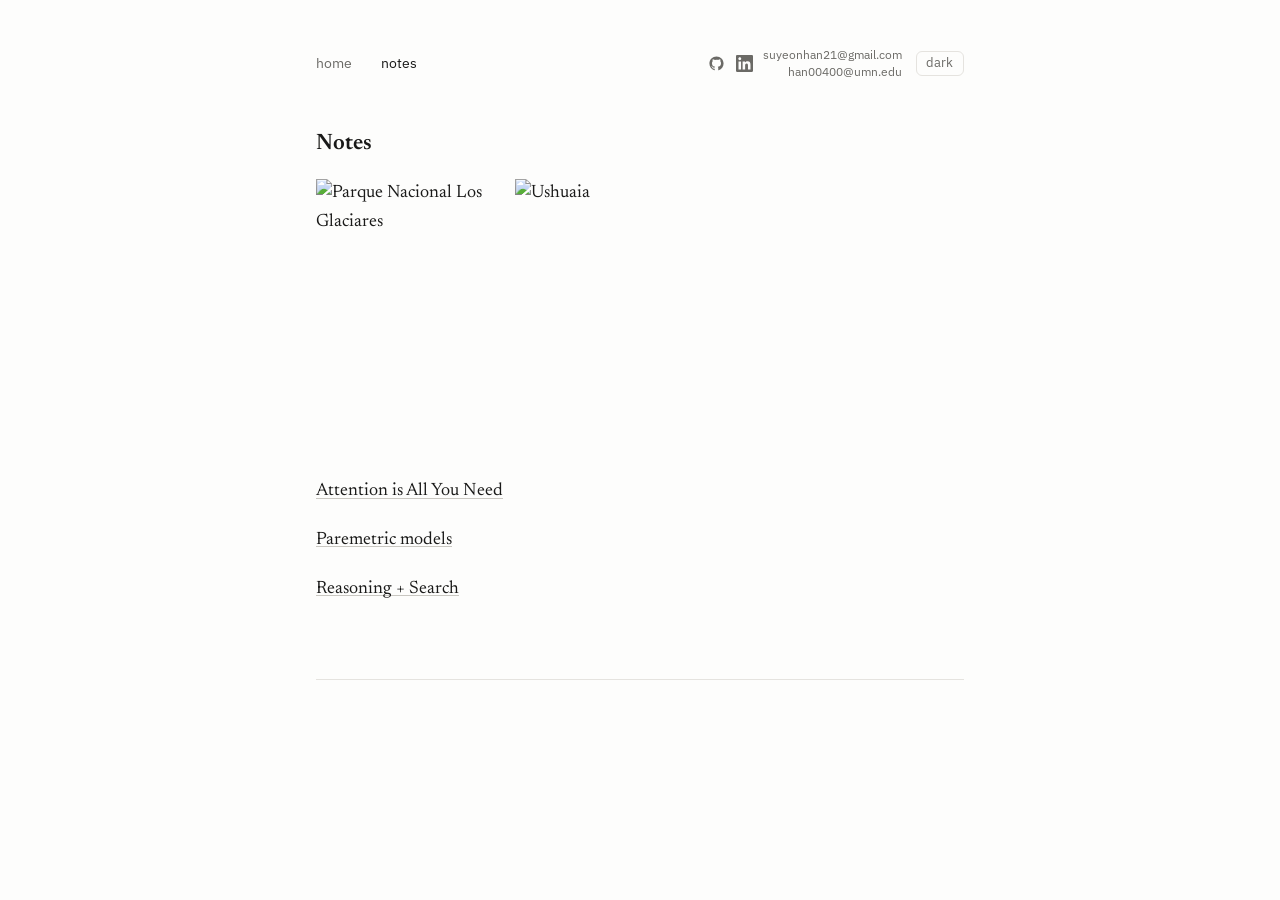
==== notes/index.html @ 53c6443b "update" ====
<!doctype html>
<html lang="en">
  <head>
    <meta charset="UTF-8" />
    <meta name="viewport" content="width=device-width, initial-scale=1" />
    <title>Notes — Su Yeon Han</title>
    <script>
      (function () {
        try {
          var stored = localStorage.getItem("theme");
          var theme = stored || "light";
          document.documentElement.setAttribute("data-theme", theme);
        } catch (e) {}
      })();
    </script>
    <link rel="stylesheet" href="../assets/style.css" />
  </head>
  <body>
    <div class="wrap">
      <nav class="site-nav">
        <div class="links">
          <a href="../index.html">home</a>
          <a href="index.html" class="active">notes</a>
        </div>
        <div class="nav-end">
          <div class="social-icons">
            <a
              href="https://github.com/suyeonhan31"
              target="_blank"
              rel="noopener noreferrer"
              aria-label="GitHub"
            >
              <svg
                xmlns="http://www.w3.org/2000/svg"
                viewBox="0 0 24 24"
                fill="currentColor"
                aria-hidden="true"
              >
                <path
                  d="M12 2C6.477 2 2 6.477 2 12c0 4.42 2.865 8.17 6.839 9.49.5.092.682-.217.682-.482 0-.237-.008-.866-.013-1.7-2.782.603-3.369-1.34-3.369-1.34-.454-1.156-1.11-1.463-1.11-1.463-.908-.62.069-.608.069-.608 1.003.07 1.531 1.03 1.531 1.03.892 1.529 2.341 1.087 2.91.832.092-.647.35-1.088.636-1.338-2.22-.253-4.555-1.11-4.555-4.943 0-1.091.39-1.984 1.029-2.683-.103-.253-.446-1.27.098-2.647 0 0 .84-.269 2.75 1.025A9.578 9.578 0 0112 6.836c.85.004 1.705.114 2.504.336 1.909-1.294 2.747-1.025 2.747-1.025.546 1.377.203 2.394.1 2.647.64.699 1.028 1.592 1.028 2.683 0 3.842-2.339 4.687-4.566 4.935.359.309.678.919.678 1.852 0 1.336-.012 2.415-.012 2.743 0 .267.18.578.688.48C19.138 20.167 22 16.418 22 12c0-5.523-4.477-10-10-10z"
                />
              </svg>
            </a>
            <a
              href="https://www.linkedin.com/in/linkedin-su-yeon-han"
              target="_blank"
              rel="noopener noreferrer"
              aria-label="LinkedIn"
            >
              <svg
                xmlns="http://www.w3.org/2000/svg"
                viewBox="0 0 24 24"
                fill="currentColor"
                aria-hidden="true"
              >
                <path
                  d="M20.447 20.452h-3.554v-5.569c0-1.328-.027-3.037-1.852-3.037-1.853 0-2.136 1.445-2.136 2.939v5.667H9.351V9h3.414v1.561h.046c.477-.9 1.637-1.85 3.37-1.85 3.601 0 4.267 2.37 4.267 5.455v6.286zM5.337 7.433c-1.144 0-2.063-.926-2.063-2.065 0-1.138.92-2.063 2.063-2.063 1.14 0 2.064.925 2.064 2.063 0 1.139-.925 2.065-2.064 2.065zm1.782 13.019H3.555V9h3.564v11.452zM22.225 0H1.771C.792 0 0 .774 0 1.729v20.542C0 23.227.792 24 1.771 24h20.451C23.2 24 24 23.227 24 22.271V1.729C24 .774 23.2 0 22.222 0h.003z"
                />
              </svg>
            </a>
            <div class="nav-emails">
              <a
                class="nav-email"
                href="https://mail.google.com/mail/?view=cm&fs=1&to=suyeonhan21@gmail.com"
                target="_blank"
                rel="noopener noreferrer"
                >suyeonhan21@gmail.com</a
              >
              <a
                class="nav-email"
                href="https://mail.google.com/mail/?view=cm&fs=1&to=han00400@umn.edu"
                target="_blank"
                rel="noopener noreferrer"
                >han00400@umn.edu</a
              >
            </div>
          </div>
          <button class="theme-toggle" data-theme-toggle>dark</button>
        </div>
      </nav>

      <div class="page-title">
        <h1>Notes</h1>
      </div>

      <div class="notes-photos">
        <img
          src="../assets/img-0574.jpg?v=2"
          alt="Parque Nacional Los Glaciares"
          width="1200"
          height="1600"
        />
        <img
          src="../assets/img-9581.jpg"
          alt="Ushuaia"
          width="1600"
          height="906"
        />
      </div>

      <!-- 
       &copy; 2026 Su Yeon Han
       
       -->

      <div class="post-list">
        <div class="post-item">
          <a
            href="https://responsible-elf-6da.notion.site/Attention-is-All-You-Need-3dd4e5d75c4180cf86fdcbf1f557973c"
            target="_blank"
            rel="noopener noreferrer"
            >Attention is All You Need</a
          >
        </div>
        <div class="post-item">
          <a href="parametric.html"> Paremetric models</a>
          <span class="post-date"></span>
        </div>
        <div class="post-item">
          <a href="research_agent.html">Reasoning + Search </a>
          <span class="post-date"></span>
        </div>
      </div>

      <footer class="site-footer">
        <span></span>
      </footer>
    </div>
    <script src="../assets/theme.js"></script>
  </body>
</html>
---- assets/style.css ----
@import url("https://fonts.googleapis.com/css2?family=IBM+Plex+Sans:ital,wght@0,400;0,500;0,600&family=Newsreader:ital,opsz,wght@0,6..72,400;0,6..72,600;1,6..72,400&display=swap");

:root {
  --bg: #fdfdfc;
  --bg-elevated: #f5f4f2;
  --text: #1a1a19;
  --text-muted: #6b6a66;
  --border: #e5e3df;
  --accent: #1a1a19;
  --link: #1a1a19;
  --link-underline: #c9c7c1;

  --font-serif: "Newsreader", "Iowan Old Style", "Palatino Linotype", Palatino, Georgia, serif;
  --font-sans: "IBM Plex Sans", "Segoe UI", Helvetica, Arial, sans-serif;

  --content-width: 680px;
  --space-1: 0.5rem;
  --space-2: 1rem;
  --space-3: 1.75rem;
  --space-4: 3rem;
  --space-5: 5rem;
}

[data-theme="dark"] {
  --bg: #111110;
  --bg-elevated: #1a1a19;
  --text: #e9e8e4;
  --text-muted: #8a8985;
  --border: #2b2b29;
  --accent: #e9e8e4;
  --link: #e9e8e4;
  --link-underline: #46453f;
}

* {
  box-sizing: border-box;
}

html {
  -webkit-text-size-adjust: 100%;
}

body {
  margin: 0;
  background: var(--bg);
  color: var(--text);
  font-family: var(--font-serif);
  font-size: 18px;
  line-height: 1.6;
  -webkit-font-smoothing: antialiased;
  transition: background 0.15s ease, color 0.15s ease;
}

.wrap {
  max-width: var(--content-width);
  margin: 0 auto;
  padding: var(--space-4) var(--space-2) var(--space-5);
}

/* ---------- Nav ---------- */

nav.site-nav {
  display: flex;
  align-items: center;
  justify-content: space-between;
  gap: var(--space-2);
  margin-bottom: var(--space-4);
}

.site-nav .links {
  display: flex;
  gap: var(--space-3);
  flex-wrap: wrap;
}

.site-nav .links a {
  font-family: var(--font-sans);
  font-size: 0.85rem;
  color: var(--text-muted);
  text-decoration: none;
  letter-spacing: 0.01em;
}

.site-nav .links a:hover,
.site-nav .links a.active {
  color: var(--text);
}

.nav-end {
  display: flex;
  align-items: center;
  flex-wrap: wrap;
  justify-content: flex-end;
  gap: 0.85rem;
  margin-left: auto;
}

.social-icons {
  display: flex;
  align-items: center;
  flex-wrap: wrap;
  justify-content: flex-end;
  gap: 0.65rem;
}

.nav-emails {
  display: flex;
  flex-direction: column;
  align-items: flex-end;
  gap: 0.15rem;
}

.social-icons a {
  display: flex;
  align-items: center;
  color: var(--text-muted);
  line-height: 0;
}

.social-icons a:hover {
  color: var(--text);
}

.social-icons svg {
  width: 17px;
  height: 17px;
  display: block;
}

.social-icons .nav-email {
  font-family: var(--font-sans);
  font-size: 0.72rem;
  line-height: 1.25;
  text-decoration: none;
  white-space: nowrap;
}

.theme-toggle {
  font-family: var(--font-sans);
  font-size: 0.8rem;
  background: none;
  border: 1px solid var(--border);
  color: var(--text-muted);
  border-radius: 6px;
  padding: 0.3rem 0.6rem;
  cursor: pointer;
  line-height: 1;
}

.theme-toggle:hover {
  color: var(--text);
  border-color: var(--text-muted);
}

/* ---------- Header / hero ---------- */

header.hero {
  margin-bottom: var(--space-5);
}

header.hero h1 {
  font-size: 1.7rem;
  margin: 0 0 0.35rem;
  font-weight: 600;
}

header.hero .tagline {
  font-family: var(--font-sans);
  font-size: 0.9rem;
  color: var(--text-muted);
  margin: 0 0 var(--space-3);
}

header.hero p.bio {
  margin: 0 0 var(--space-3);
  max-width: 58ch;
}


/* ---------- Section headings ---------- */

section + section {
  margin-top: var(--space-5);
}

.section-title {
  font-family: var(--font-serif);
  font-size: 1.35rem;
  font-weight: 600;
  line-height: 1.2;
  color: var(--text);
  margin: 0 0 var(--space-3);
}

.section-link {
  font-family: var(--font-sans);
  font-size: 0.8rem;
  color: var(--text-muted);
  text-decoration: none;
}

.section-link:hover {
  color: var(--text);
}

.page-title {
  margin-bottom: var(--space-4);
}

.page-title:has(+ .notes-photos) {
  margin-bottom: var(--space-2);
}

.page-title h1 {
  font-size: 1.4rem;
  margin: 0 0 0.35rem;
  font-weight: 600;
}

.page-title p {
  color: var(--text-muted);
  margin: 0;
}


.entry-list {
  display: flex;
  flex-direction: column;
  gap: var(--space-4);
}

.entry {
  padding-bottom: var(--space-3);
  border-bottom: 1px solid var(--border);
}

.entry:last-child {
  border-bottom: none;
}

.entry-head {
  display: flex;
  justify-content: space-between;
  align-items: baseline;
  gap: var(--space-2);
  flex-wrap: wrap;
  margin-bottom: 0.25rem;
}

.entry-title {
  font-weight: 600;
  font-size: 1.02rem;
}

.entry-title a {
  color: var(--text);
  text-decoration: none;
  border-bottom: 1px solid var(--link-underline);
}

.entry-title a:hover {
  border-bottom-color: var(--text);
}

.entry-meta {
  font-family: var(--font-sans);
  font-size: 0.78rem;
  color: var(--text-muted);
  white-space: nowrap;
}

.entry-org {
  color: var(--text-muted);
  font-size: 0.92rem;
  margin: 0 0 0.5rem;
}

.entry-desc {
  margin: 0 0 0.6rem;
  max-width: 60ch;
}

.tags {
  display: flex;
  flex-wrap: wrap;
  gap: 0.5rem;
}

.tags span {
  font-family: var(--font-sans);
  font-size: 0.72rem;
  color: var(--text-muted);
  background: var(--bg-elevated);
  border: 1px solid var(--border);
  border-radius: 4px;
  padding: 0.15rem 0.45rem;
}

.placeholder-note {
  font-family: var(--font-sans);
  font-size: 0.75rem;
  color: var(--text-muted);
  background: var(--bg-elevated);
  border: 1px dashed var(--border);
  border-radius: 6px;
  padding: 0.6rem 0.8rem;
  margin-bottom: var(--space-3);
}

.notes-photos {
  display: grid;
  grid-template-columns: 0.75fr 1.766fr;
  gap: 0.5rem;
  margin: 0 0 var(--space-4);
  align-items: start;
}

.notes-photos img {
  width: 100%;
  height: auto;
  object-fit: contain;
  display: block;
}

.post-list {
  display: flex;
  flex-direction: column;
  gap: var(--space-3);
}

.post-item {
  display: flex;
  justify-content: space-between;
  align-items: baseline;
  gap: var(--space-2);
  flex-wrap: wrap;
  line-height: 1.3;
}

.post-item a {
  color: var(--text);
  text-decoration: none;
  line-height: 1.15;
  background-image: linear-gradient(var(--link-underline), var(--link-underline));
  background-repeat: no-repeat;
  background-size: 100% 1px;
  background-position: 0 0.9em;
}

.post-item a:hover {
  background-image: linear-gradient(var(--text), var(--text));
}

.post-date {
  font-family: var(--font-sans);
  font-size: 0.78rem;
  color: var(--text-muted);
  white-space: nowrap;
}

article.post h1 {
  font-size: 1.5rem;
  margin: 0 0 0.35rem;
}

article.post .post-meta {
  font-family: var(--font-sans);
  font-size: 0.8rem;
  color: var(--text-muted);
  margin-bottom: var(--space-4);
}

article.post p {
  max-width: 65ch;
}

footer.site-footer {
  margin-top: var(--space-5);
  padding-top: var(--space-3);
  border-top: 1px solid var(--border);
  font-family: var(--font-sans);
  font-size: 0.78rem;
  color: var(--text-muted);
}

@media (max-width: 480px) {
  body {
    font-size: 16px;
  }
  .wrap {
    padding: var(--space-3) var(--space-2) var(--space-4);
  }
  header.hero {
    margin-bottom: var(--space-4);
  }
  .entry-head {
    flex-direction: column;
    gap: 0.2rem;
  }
  nav.site-nav {
    flex-wrap: wrap;
    row-gap: var(--space-2);
  }
  .site-nav .links {
    order: 2;
    width: 100%;
    gap: var(--space-2);
  }
  .nav-end {
    order: 1;
    width: 100%;
  }
  .social-icons .nav-email {
    font-size: 0.68rem;
  }
}
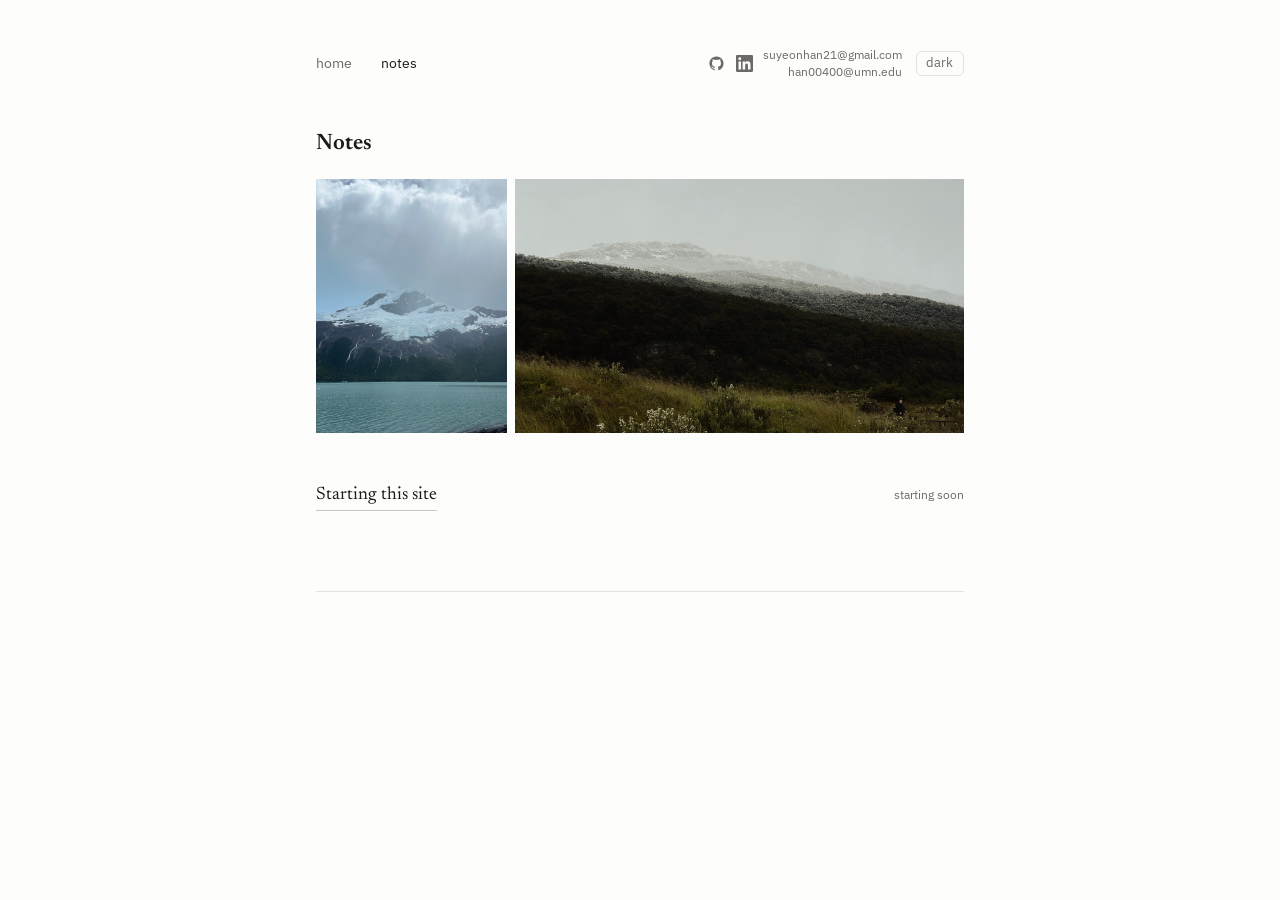
==== commit 7da17931: "set up" ====
--- a/notes/index.html
+++ b/notes/index.html
@@ -8,7 +8,11 @@
       (function () {
         try {
           var stored = localStorage.getItem("theme");
-          var theme = stored || "light";
+          var theme =
+            stored ||
+            (window.matchMedia("(prefers-color-scheme: dark)").matches
+              ? "dark"
+              : "light");
           document.documentElement.setAttribute("data-theme", theme);
         } catch (e) {}
       })();
@@ -59,18 +63,10 @@
               </svg>
             </a>
             <div class="nav-emails">
-              <a
-                class="nav-email"
-                href="https://mail.google.com/mail/?view=cm&fs=1&to=suyeonhan21@gmail.com"
-                target="_blank"
-                rel="noopener noreferrer"
+              <a class="nav-email" href="mailto:suyeonhan21@gmail.com"
                 >suyeonhan21@gmail.com</a
               >
-              <a
-                class="nav-email"
-                href="https://mail.google.com/mail/?view=cm&fs=1&to=han00400@umn.edu"
-                target="_blank"
-                rel="noopener noreferrer"
+              <a class="nav-email" href="mailto:han00400@umn.edu"
                 >han00400@umn.edu</a
               >
             </div>
@@ -98,27 +94,18 @@
         />
       </div>
 
-      <!-- 
+      <!-- TODO: each post is its own HTML file in this /notes folder.
+       To add a new post: duplicate template-post.html, edit its
+       title/date/content, then add a matching <div class="post-item">
+       row here, at the top of the list. 
        &copy; 2026 Su Yeon Han
        
        -->
 
       <div class="post-list">
         <div class="post-item">
-          <a
-            href="https://responsible-elf-6da.notion.site/Attention-is-All-You-Need-3dd4e5d75c4180cf86fdcbf1f557973c"
-            target="_blank"
-            rel="noopener noreferrer"
-            >Attention is All You Need</a
-          >
-        </div>
-        <div class="post-item">
-          <a href="parametric.html"> Paremetric models</a>
-          <span class="post-date"></span>
-        </div>
-        <div class="post-item">
-          <a href="research_agent.html">Reasoning + Search </a>
-          <span class="post-date"></span>
+          <a href="template-post.html">Starting this site</a>
+          <span class="post-date">starting soon</span>
         </div>
       </div>
 
--- a/assets/style.css
+++ b/assets/style.css
@@ -1,3 +1,7 @@
+/* ---------------------------------------------------
+   Su Yeon Han — personal site
+   Minimalist, text-first, light theme with dark toggle
+--------------------------------------------------- */
 
 @import url("https://fonts.googleapis.com/css2?family=IBM+Plex+Sans:ital,wght@0,400;0,500;0,600&family=Newsreader:ital,opsz,wght@0,6..72,400;0,6..72,600;1,6..72,400&display=swap");
 
@@ -204,6 +208,8 @@
   color: var(--text);
 }
 
+/* ---------- Page title (interior pages) ---------- */
+
 .page-title {
   margin-bottom: var(--space-4);
 }
@@ -223,6 +229,7 @@
   margin: 0;
 }
 
+/* ---------- Entry list (experience / projects) ---------- */
 
 .entry-list {
   display: flex;
@@ -308,8 +315,11 @@
   margin-bottom: var(--space-3);
 }
 
+/* ---------- Notes ---------- */
+
 .notes-photos {
   display: grid;
+  /* Column widths match each photo's aspect ratio so both share one height. */
   grid-template-columns: 0.75fr 1.766fr;
   gap: 0.5rem;
   margin: 0 0 var(--space-4);
@@ -335,21 +345,16 @@
   align-items: baseline;
   gap: var(--space-2);
   flex-wrap: wrap;
-  line-height: 1.3;
 }
 
 .post-item a {
   color: var(--text);
   text-decoration: none;
-  line-height: 1.15;
-  background-image: linear-gradient(var(--link-underline), var(--link-underline));
-  background-repeat: no-repeat;
-  background-size: 100% 1px;
-  background-position: 0 0.9em;
+  border-bottom: 1px solid var(--link-underline);
 }
 
 .post-item a:hover {
-  background-image: linear-gradient(var(--text), var(--text));
+  border-bottom-color: var(--text);
 }
 
 .post-date {
@@ -374,6 +379,8 @@
 article.post p {
   max-width: 65ch;
 }
+
+/* ---------- Footer ---------- */
 
 footer.site-footer {
   margin-top: var(--space-5);
@@ -384,6 +391,8 @@
   color: var(--text-muted);
 }
 
+/* ---------- Responsive ---------- */
+
 @media (max-width: 480px) {
   body {
     font-size: 16px;
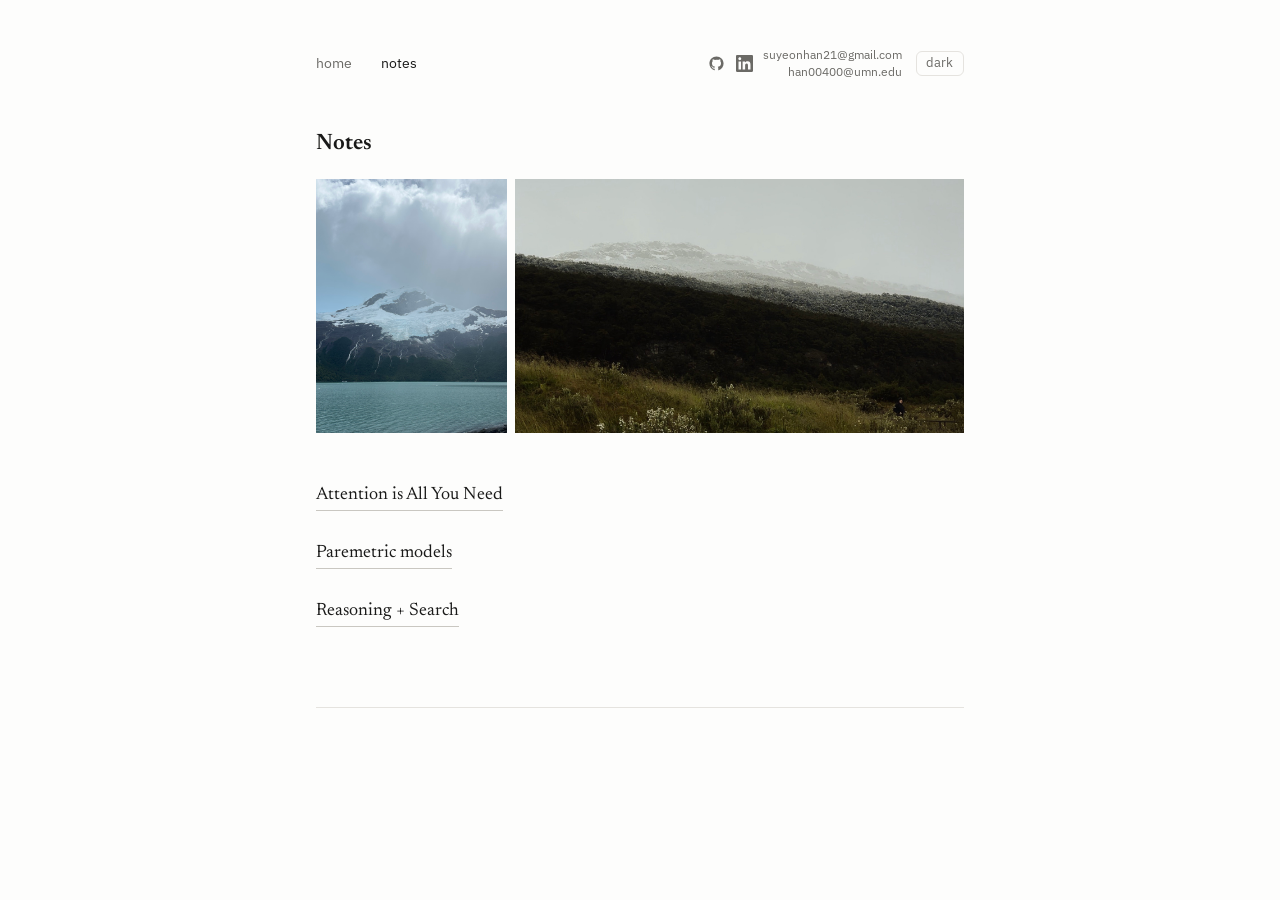
==== commit b1fb5e1a: "fix" ====
--- a/notes/index.html
+++ b/notes/index.html
@@ -8,11 +8,7 @@
       (function () {
         try {
           var stored = localStorage.getItem("theme");
-          var theme =
-            stored ||
-            (window.matchMedia("(prefers-color-scheme: dark)").matches
-              ? "dark"
-              : "light");
+          var theme = stored || "light";
           document.documentElement.setAttribute("data-theme", theme);
         } catch (e) {}
       })();
@@ -46,7 +42,7 @@
               </svg>
             </a>
             <a
-              href="https://www.linkedin.com/in/linkedin-su-yeon-han"
+              href="https://www.linkedin.com/in/su-yeon-han"
               target="_blank"
               rel="noopener noreferrer"
               aria-label="LinkedIn"
@@ -63,10 +59,18 @@
               </svg>
             </a>
             <div class="nav-emails">
-              <a class="nav-email" href="mailto:suyeonhan21@gmail.com"
+              <a
+                class="nav-email"
+                href="https://mail.google.com/mail/?view=cm&fs=1&to=suyeonhan21@gmail.com"
+                target="_blank"
+                rel="noopener noreferrer"
                 >suyeonhan21@gmail.com</a
               >
-              <a class="nav-email" href="mailto:han00400@umn.edu"
+              <a
+                class="nav-email"
+                href="https://mail.google.com/mail/?view=cm&fs=1&to=han00400@umn.edu"
+                target="_blank"
+                rel="noopener noreferrer"
                 >han00400@umn.edu</a
               >
             </div>
@@ -94,18 +98,27 @@
         />
       </div>
 
-      <!-- TODO: each post is its own HTML file in this /notes folder.
-       To add a new post: duplicate template-post.html, edit its
-       title/date/content, then add a matching <div class="post-item">
-       row here, at the top of the list. 
+      <!-- 
        &copy; 2026 Su Yeon Han
        
        -->
 
       <div class="post-list">
         <div class="post-item">
-          <a href="template-post.html">Starting this site</a>
-          <span class="post-date">starting soon</span>
+          <a
+            href="https://responsible-elf-6da.notion.site/Attention-is-All-You-Need-3dd4e5d75c4180cf86fdcbf1f557973c"
+            target="_blank"
+            rel="noopener noreferrer"
+            >Attention is All You Need</a
+          >
+        </div>
+        <div class="post-item">
+          <a href="parametric.html"> Paremetric models</a>
+          <span class="post-date"></span>
+        </div>
+        <div class="post-item">
+          <a href="research_agent.html">Reasoning + Search </a>
+          <span class="post-date"></span>
         </div>
       </div>
 
